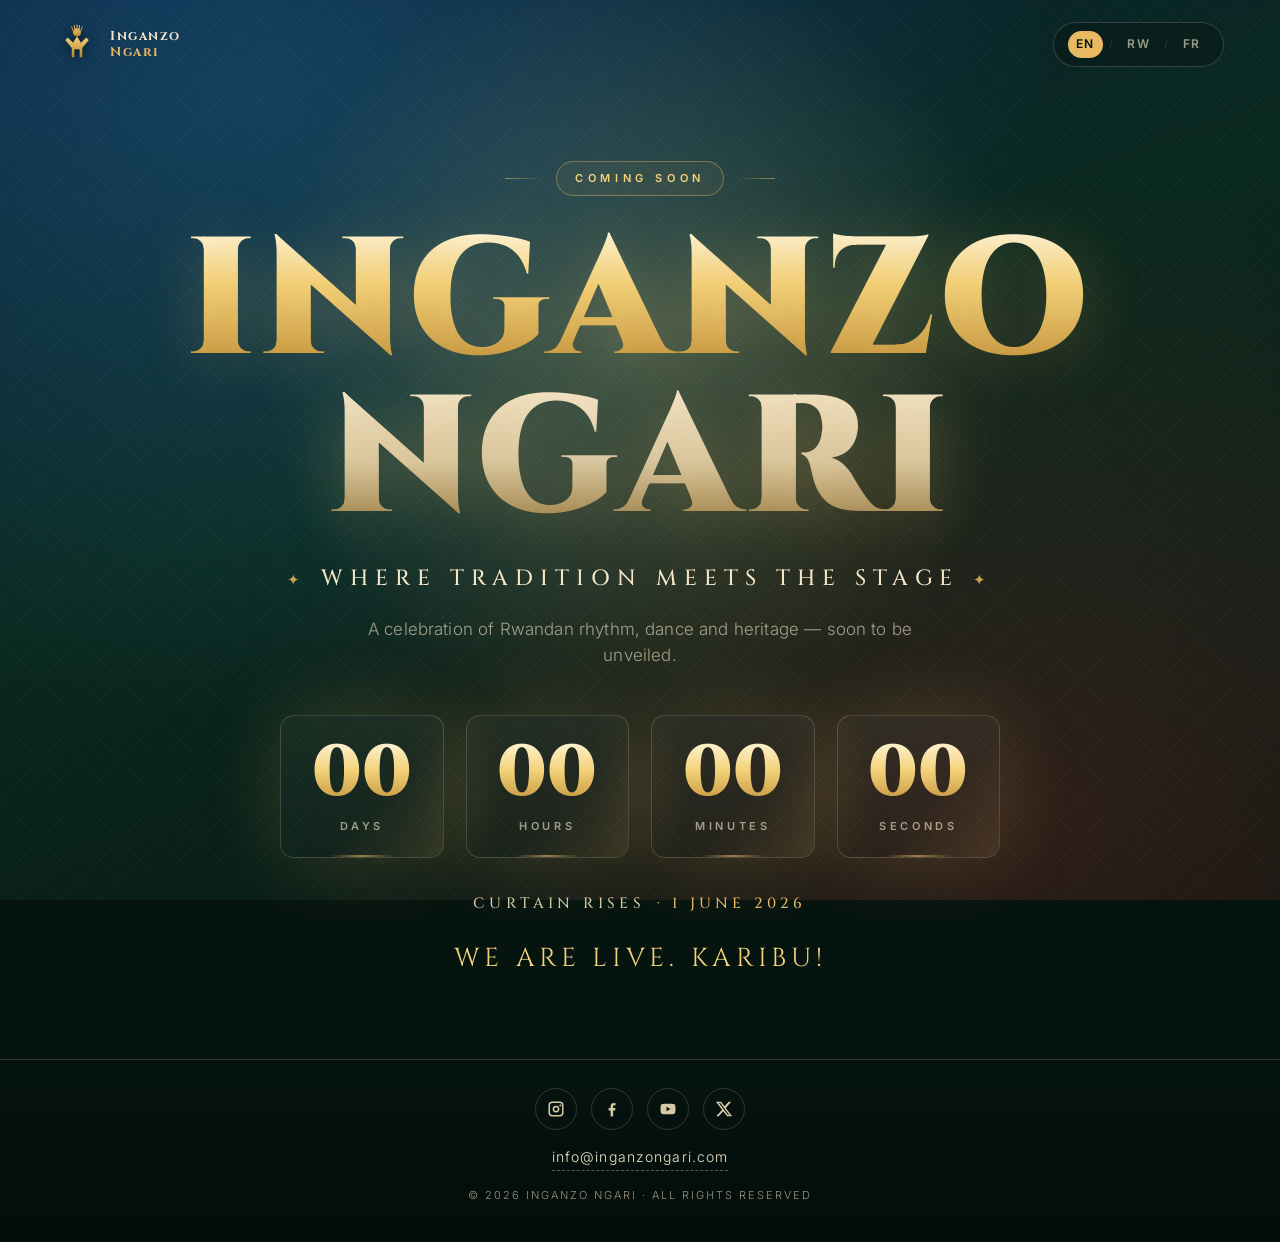
==== index.html @ 97bf999c "feat: add Inganzo Ngari coming-soon page (trilingual, countdown) Co-authored-by: afadhalij <afadhali" ====
<!DOCTYPE html>
<html lang="en" data-lang="en">
<head>
  <meta charset="UTF-8" />
  <meta name="viewport" content="width=device-width, initial-scale=1.0" />
  <meta name="description" content="Inganzo Ngari — Where tradition meets the stage. A celebration of Rwandan rhythm, dance and heritage. Coming soon." />
  <meta name="theme-color" content="#0a1f17" />

  <!-- Open Graph -->
  <meta property="og:title" content="Inganzo Ngari — Coming Soon" />
  <meta property="og:description" content="Where tradition meets the stage. A celebration of Rwandan rhythm, dance and heritage." />
  <meta property="og:type" content="website" />

  <title>Inganzo Ngari — Coming Soon</title>

  <link rel="preconnect" href="https://fonts.googleapis.com" />
  <link rel="preconnect" href="https://fonts.gstatic.com" crossorigin />
  <link href="https://fonts.googleapis.com/css2?family=Cinzel:wght@500;700;900&family=Playfair+Display:wght@700;900&family=Inter:wght@300;400;500;600&display=swap" rel="stylesheet" />

  <link rel="stylesheet" href="styles.css" />
</head>
<body>
  <!-- Decorative cultural pattern background (Imigongo-inspired) -->
  <div class="bg-layer bg-gradient" aria-hidden="true"></div>
  <div class="bg-layer bg-pattern" aria-hidden="true"></div>
  <div class="bg-layer bg-spotlight" aria-hidden="true"></div>
  <div class="bg-layer bg-grain" aria-hidden="true"></div>

  <!-- Top bar -->
  <header class="top-bar">
    <a class="brand" href="#" aria-label="Inganzo Ngari">
      <svg class="brand-mark" viewBox="0 0 64 64" xmlns="http://www.w3.org/2000/svg" aria-hidden="true">
        <defs>
          <linearGradient id="goldGrad" x1="0" x2="0" y1="0" y2="1">
            <stop offset="0%" stop-color="#f3d27a" />
            <stop offset="100%" stop-color="#b8862e" />
          </linearGradient>
        </defs>
        <!-- Stylized intore dancer silhouette with raised arms -->
        <g fill="url(#goldGrad)">
          <circle cx="32" cy="14" r="6" />
          <path d="M32 20 L26 30 L18 22 L14 26 L24 38 L24 52 L28 52 L28 40 L36 40 L36 52 L40 52 L40 38 L50 26 L46 22 L38 30 Z" />
          <!-- Headdress fronds -->
          <path d="M24 6 L26 12 M28 4 L29 12 M32 3 L32 12 M36 4 L35 12 M40 6 L38 12" stroke="url(#goldGrad)" stroke-width="1.5" stroke-linecap="round" fill="none" />
        </g>
      </svg>
      <span class="brand-name">
        <span class="brand-line-1">Inganzo</span>
        <span class="brand-line-2">Ngari</span>
      </span>
    </a>

    <nav class="lang-switch" aria-label="Language">
      <button class="lang-btn is-active" data-lang="en" aria-pressed="true">EN</button>
      <span class="lang-sep" aria-hidden="true">/</span>
      <button class="lang-btn" data-lang="rw" aria-pressed="false">RW</button>
      <span class="lang-sep" aria-hidden="true">/</span>
      <button class="lang-btn" data-lang="fr" aria-pressed="false">FR</button>
    </nav>
  </header>

  <!-- Hero -->
  <main class="hero">
    <p class="eyebrow" data-i18n="eyebrow">Coming Soon</p>

    <h1 class="title">
      <span class="title-word title-word--1">Inganzo</span>
      <span class="title-word title-word--2">Ngari</span>
    </h1>

    <p class="tagline" data-i18n="tagline">Where tradition meets the stage</p>

    <p class="subtitle" data-i18n="subtitle">
      A celebration of Rwandan rhythm, dance and heritage — soon to be unveiled.
    </p>

    <!-- Countdown -->
    <section class="countdown" aria-label="Time until launch" id="countdown">
      <div class="cd-cell">
        <span class="cd-num" id="cd-days">00</span>
        <span class="cd-label" data-i18n="days">Days</span>
      </div>
      <div class="cd-cell">
        <span class="cd-num" id="cd-hours">00</span>
        <span class="cd-label" data-i18n="hours">Hours</span>
      </div>
      <div class="cd-cell">
        <span class="cd-num" id="cd-minutes">00</span>
        <span class="cd-label" data-i18n="minutes">Minutes</span>
      </div>
      <div class="cd-cell">
        <span class="cd-num" id="cd-seconds">00</span>
        <span class="cd-label" data-i18n="seconds">Seconds</span>
      </div>
    </section>

    <p class="launch-date">
      <span data-i18n="launchLabel">Curtain rises</span>
      <span class="launch-date-value">·&nbsp;1 June 2026</span>
    </p>

    <!-- Live announcement (also serves screen readers) -->
    <p id="launched-msg" class="launched-msg" hidden data-i18n="launched">We are live. Karibu!</p>
  </main>

  <!-- Footer -->
  <footer class="foot">
    <ul class="socials" aria-label="Social media">
      <li>
        <a href="#" aria-label="Instagram" rel="noopener">
          <svg viewBox="0 0 24 24" aria-hidden="true"><path fill="currentColor" d="M7 2h10a5 5 0 0 1 5 5v10a5 5 0 0 1-5 5H7a5 5 0 0 1-5-5V7a5 5 0 0 1 5-5Zm0 2a3 3 0 0 0-3 3v10a3 3 0 0 0 3 3h10a3 3 0 0 0 3-3V7a3 3 0 0 0-3-3H7Zm5 3.5A4.5 4.5 0 1 1 7.5 12 4.5 4.5 0 0 1 12 7.5Zm0 2A2.5 2.5 0 1 0 14.5 12 2.5 2.5 0 0 0 12 9.5ZM17.75 6a1.25 1.25 0 1 1-1.25 1.25A1.25 1.25 0 0 1 17.75 6Z"/></svg>
        </a>
      </li>
      <li>
        <a href="#" aria-label="Facebook" rel="noopener">
          <svg viewBox="0 0 24 24" aria-hidden="true"><path fill="currentColor" d="M13.5 22v-8h2.7l.4-3.2h-3.1V8.7c0-.93.26-1.56 1.6-1.56h1.7V4.27A23 23 0 0 0 14.3 4c-2.45 0-4.13 1.5-4.13 4.25v2.55H7.5V14h2.67v8Z"/></svg>
        </a>
      </li>
      <li>
        <a href="#" aria-label="YouTube" rel="noopener">
          <svg viewBox="0 0 24 24" aria-hidden="true"><path fill="currentColor" d="M21.6 7.2a2.5 2.5 0 0 0-1.76-1.77C18.27 5 12 5 12 5s-6.27 0-7.84.43A2.5 2.5 0 0 0 2.4 7.2 26.2 26.2 0 0 0 2 12a26.2 26.2 0 0 0 .4 4.8 2.5 2.5 0 0 0 1.76 1.77C5.73 19 12 19 12 19s6.27 0 7.84-.43a2.5 2.5 0 0 0 1.76-1.77A26.2 26.2 0 0 0 22 12a26.2 26.2 0 0 0-.4-4.8ZM10 15V9l5.2 3Z"/></svg>
        </a>
      </li>
      <li>
        <a href="#" aria-label="X (Twitter)" rel="noopener">
          <svg viewBox="0 0 24 24" aria-hidden="true"><path fill="currentColor" d="M18.244 2.25h3.308l-7.227 8.26 8.502 11.24h-6.66l-5.214-6.817L4.99 21.75H1.68l7.73-8.835L1.254 2.25h6.83l4.713 6.231Zm-1.16 17.52h1.833L7.084 4.126H5.117Z"/></svg>
        </a>
      </li>
    </ul>

    <a class="contact" href="mailto:info@inganzongari.com">info@inganzongari.com</a>

    <p class="copyright">
      © <span id="year">2026</span> Inganzo Ngari ·
      <span data-i18n="rights">All rights reserved</span>
    </p>
  </footer>

  <script src="script.js"></script>
</body>
</html>
---- styles.css ----
/* ---------- Design tokens ---------- */
:root {
  /* Palette: Rwandan flag inspired (green + gold) blended with logo earth-tones
     and the troupe outfits (royal blue + ivory). */
  --c-bg-1: #061410;          /* near-black forest */
  --c-bg-2: #0a2a1f;          /* deep emerald */
  --c-bg-3: #08203a;          /* deep royal blue (intore robes) */
  --c-ink: #f5e6c8;           /* ivory / cream from logo */
  --c-ink-soft: #d8c9a6;
  --c-muted: rgba(245, 230, 200, 0.62);
  --c-gold: #e9b962;          /* raffia gold */
  --c-gold-bright: #f3d27a;
  --c-gold-deep: #b8862e;
  --c-blue: #2c7eb8;          /* matching female outfit blue */
  --c-red: #c0392b;           /* theatrical accent */
  --c-line: rgba(245, 230, 200, 0.18);

  --shadow-glow: 0 0 80px rgba(233, 185, 98, 0.18);
  --radius: 14px;

  --font-display: "Cinzel", "Playfair Display", Georgia, serif;
  --font-body: "Inter", system-ui, -apple-system, "Segoe UI", Roboto, sans-serif;
}

/* ---------- Reset ---------- */
*, *::before, *::after { box-sizing: border-box; }
html, body { margin: 0; padding: 0; }
body {
  min-height: 100vh;
  background: var(--c-bg-1);
  color: var(--c-ink);
  font-family: var(--font-body);
  font-weight: 300;
  line-height: 1.55;
  letter-spacing: 0.01em;
  overflow-x: hidden;
  position: relative;
  display: flex;
  flex-direction: column;
}
img, svg { display: block; max-width: 100%; }
a { color: inherit; text-decoration: none; }
button { font: inherit; color: inherit; background: none; border: 0; cursor: pointer; }

/* ---------- Background layers ---------- */
.bg-layer {
  position: fixed;
  inset: 0;
  pointer-events: none;
  z-index: 0;
}
.bg-gradient {
  background:
    radial-gradient(ellipse at 20% 10%, rgba(44, 126, 184, 0.35), transparent 55%),
    radial-gradient(ellipse at 80% 90%, rgba(192, 57, 43, 0.22), transparent 55%),
    linear-gradient(160deg, var(--c-bg-3) 0%, var(--c-bg-2) 45%, var(--c-bg-1) 100%);
}
.bg-spotlight {
  background: radial-gradient(circle at 50% 38%, rgba(243, 210, 122, 0.22), transparent 45%);
  mix-blend-mode: screen;
  animation: spotlight 8s ease-in-out infinite alternate;
}
@keyframes spotlight {
  0%   { transform: translate3d(-2%, -1%, 0) scale(1);   opacity: 0.85; }
  100% { transform: translate3d(2%, 1%, 0)  scale(1.05); opacity: 1; }
}
/* Imigongo-inspired triangular pattern using SVG data URI */
.bg-pattern {
  background-image: url("data:image/svg+xml;utf8,\
<svg xmlns='http://www.w3.org/2000/svg' width='80' height='80' viewBox='0 0 80 80'>\
<g fill='none' stroke='%23f5e6c8' stroke-opacity='0.06' stroke-width='1'>\
<path d='M0 40 L40 0 L80 40 L40 80 Z'/>\
<path d='M20 40 L40 20 L60 40 L40 60 Z'/>\
<path d='M0 0 L80 80 M80 0 L0 80'/>\
</g></svg>");
  background-size: 80px 80px;
  opacity: 0.55;
}
.bg-grain {
  background-image: url("data:image/svg+xml;utf8,\
<svg xmlns='http://www.w3.org/2000/svg' width='160' height='160'>\
<filter id='n'><feTurbulence type='fractalNoise' baseFrequency='0.9' numOctaves='2' stitchTiles='stitch'/><feColorMatrix values='0 0 0 0 0  0 0 0 0 0  0 0 0 0 0  0 0 0 0.4 0'/></filter>\
<rect width='100%' height='100%' filter='url(%23n)' opacity='0.55'/></svg>");
  opacity: 0.25;
  mix-blend-mode: overlay;
}

/* ---------- Layout ---------- */
.top-bar, .hero, .foot {
  position: relative;
  z-index: 1;
}

.top-bar {
  display: flex;
  align-items: center;
  justify-content: space-between;
  padding: 22px clamp(20px, 5vw, 56px);
}

.brand {
  display: flex;
  align-items: center;
  gap: 12px;
}
.brand-mark {
  width: 42px;
  height: 42px;
  filter: drop-shadow(0 2px 6px rgba(0,0,0,0.6));
}
.brand-name {
  display: flex;
  flex-direction: column;
  line-height: 1;
  font-family: var(--font-display);
  font-weight: 700;
  letter-spacing: 0.12em;
  font-size: 13px;
  color: var(--c-ink);
}
.brand-line-1 { color: var(--c-ink); }
.brand-line-2 { color: var(--c-gold); margin-top: 3px; }

/* Language switcher */
.lang-switch {
  display: flex;
  align-items: center;
  gap: 6px;
  padding: 8px 14px;
  border: 1px solid var(--c-line);
  border-radius: 999px;
  backdrop-filter: blur(6px);
  background: rgba(6, 20, 16, 0.4);
}
.lang-btn {
  font-family: var(--font-body);
  font-size: 12px;
  font-weight: 600;
  letter-spacing: 0.14em;
  padding: 4px 8px;
  border-radius: 999px;
  color: var(--c-muted);
  transition: color .25s ease, background .25s ease;
}
.lang-btn:hover { color: var(--c-ink); }
.lang-btn.is-active {
  color: var(--c-bg-1);
  background: var(--c-gold);
}
.lang-sep {
  color: var(--c-line);
  font-size: 11px;
}

/* ---------- Hero ---------- */
.hero {
  flex: 1;
  display: flex;
  flex-direction: column;
  align-items: center;
  justify-content: center;
  text-align: center;
  padding: clamp(40px, 8vh, 90px) clamp(20px, 5vw, 56px) clamp(40px, 6vh, 80px);
  max-width: 1100px;
  margin: 0 auto;
}

.eyebrow {
  display: inline-block;
  margin: 0 0 28px;
  padding: 8px 18px;
  font-family: var(--font-body);
  font-size: 11px;
  font-weight: 600;
  letter-spacing: 0.42em;
  text-transform: uppercase;
  color: var(--c-gold-bright);
  border: 1px solid rgba(233, 185, 98, 0.4);
  border-radius: 999px;
  background: rgba(233, 185, 98, 0.06);
  position: relative;
  animation: fadeUp 1s 0.05s ease both;
}
.eyebrow::before, .eyebrow::after {
  content: "";
  position: absolute;
  top: 50%;
  width: 38px;
  height: 1px;
  background: linear-gradient(90deg, transparent, rgba(233,185,98,0.6));
}
.eyebrow::before { right: 100%; margin-right: 14px; transform: scaleX(-1); }
.eyebrow::after  { left:  100%; margin-left:  14px; }

.title {
  margin: 0;
  font-family: var(--font-display);
  font-weight: 900;
  line-height: 0.95;
  font-size: clamp(56px, 13vw, 168px);
  letter-spacing: 0.02em;
  text-transform: uppercase;
  display: flex;
  flex-wrap: wrap;
  justify-content: center;
  gap: 0 0.18em;
}
.title-word {
  background: linear-gradient(180deg, #fff7df 0%, var(--c-gold-bright) 38%, var(--c-gold-deep) 100%);
  -webkit-background-clip: text;
          background-clip: text;
  color: transparent;
  text-shadow: 0 6px 60px rgba(233, 185, 98, 0.25);
  animation: fadeUp 1s ease both;
}
.title-word--1 { animation-delay: 0.15s; }
.title-word--2 {
  animation-delay: 0.3s;
  background: linear-gradient(180deg, #f5e6c8 0%, #d8c9a6 50%, #8b6c2f 100%);
  -webkit-background-clip: text;
          background-clip: text;
}

.tagline {
  margin: 22px 0 6px;
  font-family: var(--font-display);
  font-weight: 500;
  font-size: clamp(16px, 2.2vw, 22px);
  letter-spacing: 0.32em;
  text-transform: uppercase;
  color: var(--c-ink);
  animation: fadeUp 1s 0.45s ease both;
}
.tagline::before, .tagline::after {
  content: "✦";
  color: var(--c-gold);
  margin: 0 14px;
  font-size: 0.7em;
  opacity: 0.85;
}

.subtitle {
  max-width: 580px;
  margin: 14px auto 38px;
  font-size: clamp(14px, 1.5vw, 17px);
  color: var(--c-muted);
  animation: fadeUp 1s 0.6s ease both;
}

/* ---------- Countdown ---------- */
.countdown {
  display: grid;
  grid-template-columns: repeat(4, minmax(0, 1fr));
  gap: clamp(10px, 1.8vw, 22px);
  margin: 8px 0 28px;
  width: 100%;
  max-width: 720px;
  animation: fadeUp 1s 0.75s ease both;
}
.cd-cell {
  display: flex;
  flex-direction: column;
  align-items: center;
  justify-content: center;
  padding: clamp(14px, 2.5vw, 22px) 6px;
  background: linear-gradient(180deg, rgba(245,230,200,0.06), rgba(245,230,200,0.02));
  border: 1px solid var(--c-line);
  border-radius: var(--radius);
  backdrop-filter: blur(8px);
  position: relative;
  overflow: hidden;
  box-shadow: var(--shadow-glow);
}
.cd-cell::before {
  content: "";
  position: absolute;
  inset: 0;
  background: linear-gradient(135deg, transparent 60%, rgba(233,185,98,0.12) 100%);
  pointer-events: none;
}
.cd-cell::after {
  content: "";
  position: absolute;
  left: 50%;
  bottom: 0;
  width: 40%;
  height: 2px;
  transform: translateX(-50%);
  background: linear-gradient(90deg, transparent, var(--c-gold), transparent);
  opacity: 0.6;
}
.cd-num {
  font-family: var(--font-display);
  font-weight: 900;
  font-size: clamp(34px, 6.4vw, 72px);
  line-height: 1;
  background: linear-gradient(180deg, #fff7df, var(--c-gold-bright) 45%, var(--c-gold-deep));
  -webkit-background-clip: text;
          background-clip: text;
  color: transparent;
  font-variant-numeric: tabular-nums;
}
.cd-label {
  margin-top: 8px;
  font-size: 11px;
  font-weight: 600;
  letter-spacing: 0.32em;
  text-transform: uppercase;
  color: var(--c-muted);
}

.launch-date {
  margin: 6px 0 0;
  font-family: var(--font-display);
  font-weight: 500;
  font-size: clamp(13px, 1.4vw, 15px);
  letter-spacing: 0.28em;
  text-transform: uppercase;
  color: var(--c-ink-soft);
  animation: fadeUp 1s 0.9s ease both;
}
.launch-date-value {
  color: var(--c-gold);
  margin-left: 4px;
}

.launched-msg {
  margin-top: 24px;
  font-family: var(--font-display);
  font-size: clamp(18px, 2.6vw, 26px);
  letter-spacing: 0.18em;
  color: var(--c-gold-bright);
  text-transform: uppercase;
}

/* ---------- Footer ---------- */
.foot {
  display: flex;
  flex-direction: column;
  align-items: center;
  gap: 16px;
  padding: 28px clamp(20px, 5vw, 56px) 38px;
  border-top: 1px solid var(--c-line);
  background: linear-gradient(180deg, transparent, rgba(0,0,0,0.35));
}
.socials {
  display: flex;
  gap: 14px;
  list-style: none;
  padding: 0;
  margin: 0;
}
.socials a {
  display: inline-flex;
  align-items: center;
  justify-content: center;
  width: 42px;
  height: 42px;
  border-radius: 50%;
  border: 1px solid var(--c-line);
  color: var(--c-ink-soft);
  transition: transform .25s ease, color .25s ease, border-color .25s ease, background .25s ease;
}
.socials a:hover {
  color: var(--c-bg-1);
  background: var(--c-gold);
  border-color: var(--c-gold);
  transform: translateY(-2px);
}
.socials svg { width: 18px; height: 18px; }

.contact {
  font-size: 14px;
  letter-spacing: 0.08em;
  color: var(--c-ink);
  border-bottom: 1px dashed rgba(245,230,200,0.35);
  padding-bottom: 2px;
  transition: color .25s ease, border-color .25s ease;
}
.contact:hover { color: var(--c-gold-bright); border-color: var(--c-gold); }

.copyright {
  margin: 0;
  font-size: 11px;
  letter-spacing: 0.18em;
  text-transform: uppercase;
  color: var(--c-muted);
}

/* ---------- Animations ---------- */
@keyframes fadeUp {
  from { opacity: 0; transform: translateY(18px); }
  to   { opacity: 1; transform: translateY(0); }
}

@media (prefers-reduced-motion: reduce) {
  *, *::before, *::after {
    animation-duration: 0.001ms !important;
    animation-iteration-count: 1 !important;
    transition-duration: 0.001ms !important;
  }
}

/* ---------- Responsive ---------- */
@media (max-width: 520px) {
  .top-bar { padding: 16px 18px; }
  .brand-mark { width: 36px; height: 36px; }
  .brand-name { font-size: 12px; }
  .tagline::before, .tagline::after { margin: 0 8px; }
  .countdown { gap: 8px; }
  .cd-label { font-size: 10px; letter-spacing: 0.22em; }
  .foot { padding: 22px 18px 28px; gap: 14px; }
}
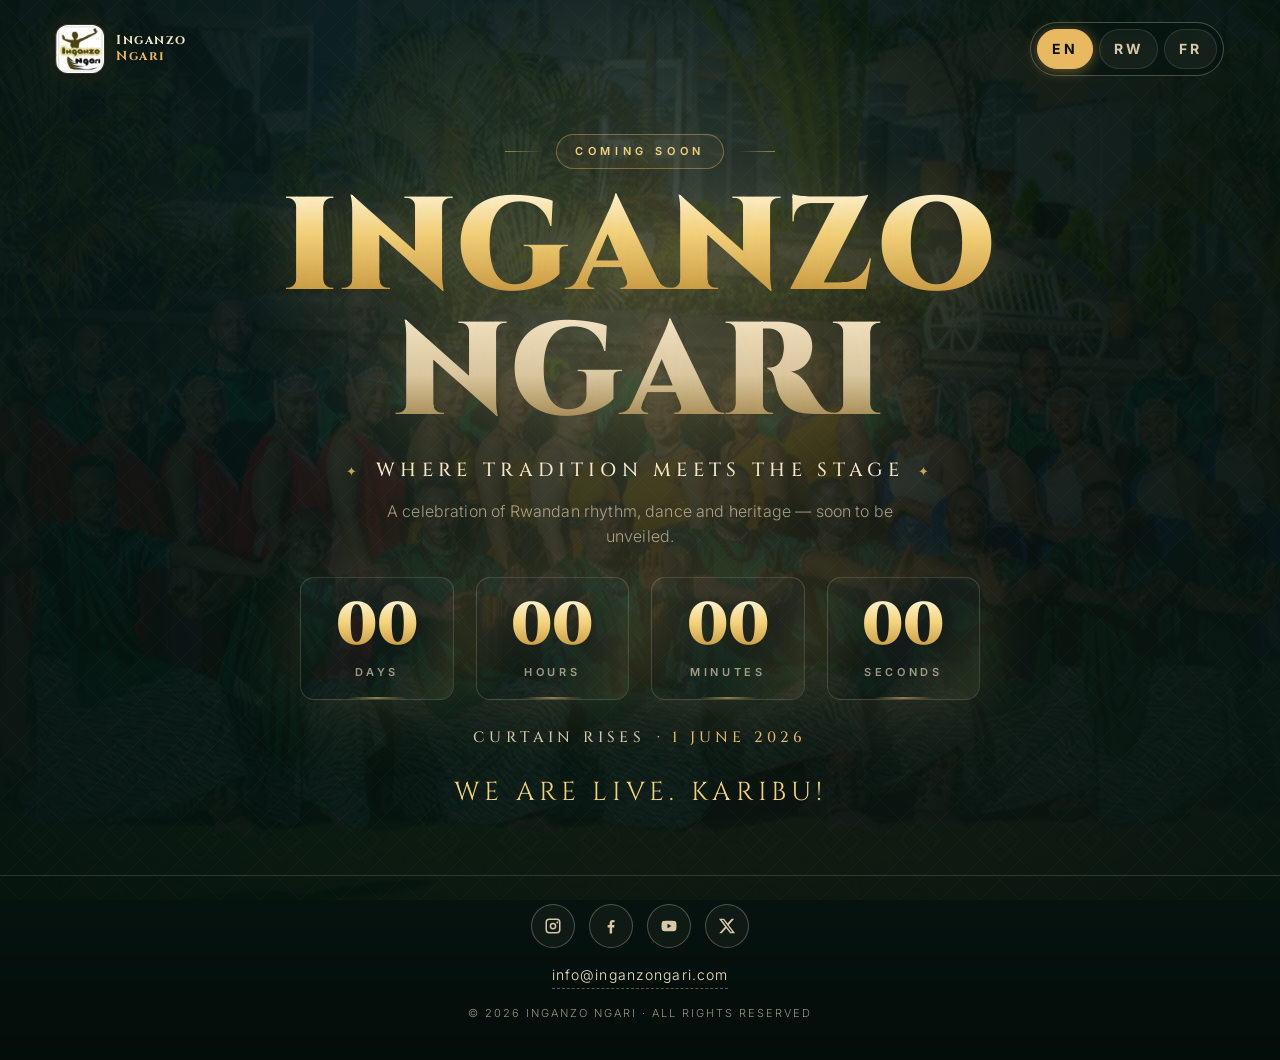
==== commit 27025303: "feat: add real logo + troupe-photo background; reference assets from HTML/CSS Co-authored-by: afadha" ====
--- a/index.html
+++ b/index.html
@@ -17,10 +17,12 @@
   <link rel="preconnect" href="https://fonts.gstatic.com" crossorigin />
   <link href="https://fonts.googleapis.com/css2?family=Cinzel:wght@500;700;900&family=Playfair+Display:wght@700;900&family=Inter:wght@300;400;500;600&display=swap" rel="stylesheet" />
 
+  <link rel="icon" type="image/webp" href="assets/logo.webp" />
   <link rel="stylesheet" href="styles.css" />
 </head>
 <body>
-  <!-- Decorative cultural pattern background (Imigongo-inspired) -->
+  <!-- Decorative cultural pattern background (Imigongo-inspired) + troupe photo -->
+  <div class="bg-layer bg-photo" aria-hidden="true"></div>
   <div class="bg-layer bg-gradient" aria-hidden="true"></div>
   <div class="bg-layer bg-pattern" aria-hidden="true"></div>
   <div class="bg-layer bg-spotlight" aria-hidden="true"></div>
@@ -28,22 +30,8 @@
 
   <!-- Top bar -->
   <header class="top-bar">
-    <a class="brand" href="#" aria-label="Inganzo Ngari">
-      <svg class="brand-mark" viewBox="0 0 64 64" xmlns="http://www.w3.org/2000/svg" aria-hidden="true">
-        <defs>
-          <linearGradient id="goldGrad" x1="0" x2="0" y1="0" y2="1">
-            <stop offset="0%" stop-color="#f3d27a" />
-            <stop offset="100%" stop-color="#b8862e" />
-          </linearGradient>
-        </defs>
-        <!-- Stylized intore dancer silhouette with raised arms -->
-        <g fill="url(#goldGrad)">
-          <circle cx="32" cy="14" r="6" />
-          <path d="M32 20 L26 30 L18 22 L14 26 L24 38 L24 52 L28 52 L28 40 L36 40 L36 52 L40 52 L40 38 L50 26 L46 22 L38 30 Z" />
-          <!-- Headdress fronds -->
-          <path d="M24 6 L26 12 M28 4 L29 12 M32 3 L32 12 M36 4 L35 12 M40 6 L38 12" stroke="url(#goldGrad)" stroke-width="1.5" stroke-linecap="round" fill="none" />
-        </g>
-      </svg>
+    <a class="brand" href="#" aria-label="Inganzo Ngari home">
+      <img class="brand-mark" src="assets/logo.webp" alt="Inganzo Ngari logo" width="48" height="48" />
       <span class="brand-name">
         <span class="brand-line-1">Inganzo</span>
         <span class="brand-line-2">Ngari</span>
--- a/styles.css
+++ b/styles.css
@@ -49,11 +49,16 @@
   pointer-events: none;
   z-index: 0;
 }
+.bg-photo {
+  background: url("assets/troupe.webp") center/cover no-repeat;
+  filter: saturate(1.1) contrast(1.05) brightness(0.85);
+  opacity: 0.38;
+}
 .bg-gradient {
   background:
-    radial-gradient(ellipse at 20% 10%, rgba(44, 126, 184, 0.35), transparent 55%),
-    radial-gradient(ellipse at 80% 90%, rgba(192, 57, 43, 0.22), transparent 55%),
-    linear-gradient(160deg, var(--c-bg-3) 0%, var(--c-bg-2) 45%, var(--c-bg-1) 100%);
+    radial-gradient(ellipse at 50% 35%, rgba(6, 20, 16, 0.45) 0%, rgba(6, 20, 16, 0.82) 60%, rgba(6, 20, 16, 0.96) 100%),
+    radial-gradient(ellipse at 20% 10%, rgba(44, 126, 184, 0.25), transparent 55%),
+    radial-gradient(ellipse at 80% 90%, rgba(192, 57, 43, 0.18), transparent 55%);
 }
 .bg-spotlight {
   background: radial-gradient(circle at 50% 38%, rgba(243, 210, 122, 0.22), transparent 45%);
@@ -104,9 +109,23 @@
   gap: 12px;
 }
 .brand-mark {
-  width: 42px;
-  height: 42px;
-  filter: drop-shadow(0 2px 6px rgba(0,0,0,0.6));
+  width: 48px;
+  height: 48px;
+  border-radius: 12px;
+  object-fit: cover;
+  box-shadow:
+    0 2px 10px rgba(0, 0, 0, 0.55),
+    0 0 0 1px rgba(245, 230, 200, 0.18),
+    0 0 22px rgba(233, 185, 98, 0.18);
+  background: #f5e6c8;
+  transition: transform .25s ease, box-shadow .25s ease;
+}
+.brand:hover .brand-mark {
+  transform: translateY(-1px) scale(1.04);
+  box-shadow:
+    0 4px 14px rgba(0, 0, 0, 0.6),
+    0 0 0 1px rgba(233, 185, 98, 0.4),
+    0 0 28px rgba(233, 185, 98, 0.32);
 }
 .brand-name {
   display: flex;
@@ -126,30 +145,39 @@
   display: flex;
   align-items: center;
   gap: 6px;
-  padding: 8px 14px;
-  border: 1px solid var(--c-line);
+  padding: 6px;
+  border: 1px solid rgba(245, 230, 200, 0.28);
   border-radius: 999px;
   backdrop-filter: blur(6px);
-  background: rgba(6, 20, 16, 0.4);
+  background: rgba(6, 20, 16, 0.7);
 }
 .lang-btn {
   font-family: var(--font-body);
-  font-size: 12px;
-  font-weight: 600;
-  letter-spacing: 0.14em;
-  padding: 4px 8px;
+  font-size: 14px;
+  font-weight: 700;
+  letter-spacing: 0.2em;
+  padding: 8px 14px;
   border-radius: 999px;
-  color: var(--c-muted);
-  transition: color .25s ease, background .25s ease;
-}
-.lang-btn:hover { color: var(--c-ink); }
+  color: var(--c-ink-soft);
+  background: rgba(245, 230, 200, 0.05);
+  border: 1px solid rgba(245, 230, 200, 0.12);
+  transition: color .25s ease, background .25s ease, border-color .25s ease, transform .15s ease;
+}
+.lang-btn:hover {
+  color: var(--c-ink);
+  background: rgba(245, 230, 200, 0.12);
+  border-color: rgba(245, 230, 200, 0.3);
+}
 .lang-btn.is-active {
   color: var(--c-bg-1);
   background: var(--c-gold);
+  border-color: var(--c-gold);
+  box-shadow: 0 2px 14px rgba(233, 185, 98, 0.45);
 }
 .lang-sep {
   color: var(--c-line);
   font-size: 11px;
+  display: none;
 }
 
 /* ---------- Hero ---------- */
@@ -160,14 +188,14 @@
   align-items: center;
   justify-content: center;
   text-align: center;
-  padding: clamp(40px, 8vh, 90px) clamp(20px, 5vw, 56px) clamp(40px, 6vh, 80px);
+  padding: clamp(20px, 4vh, 56px) clamp(20px, 5vw, 56px) clamp(24px, 4vh, 52px);
   max-width: 1100px;
   margin: 0 auto;
 }
 
 .eyebrow {
   display: inline-block;
-  margin: 0 0 28px;
+  margin: 0 0 18px;
   padding: 8px 18px;
   font-family: var(--font-body);
   font-size: 11px;
@@ -197,7 +225,7 @@
   font-family: var(--font-display);
   font-weight: 900;
   line-height: 0.95;
-  font-size: clamp(56px, 13vw, 168px);
+  font-size: clamp(50px, 10.5vw, 132px);
   letter-spacing: 0.02em;
   text-transform: uppercase;
   display: flex;
@@ -222,14 +250,15 @@
 }
 
 .tagline {
-  margin: 22px 0 6px;
+  margin: 18px 0 4px;
   font-family: var(--font-display);
   font-weight: 500;
-  font-size: clamp(16px, 2.2vw, 22px);
-  letter-spacing: 0.32em;
+  font-size: clamp(14px, 1.7vw, 19px);
+  letter-spacing: 0.28em;
   text-transform: uppercase;
   color: var(--c-ink);
   animation: fadeUp 1s 0.45s ease both;
+  max-width: 900px;
 }
 .tagline::before, .tagline::after {
   content: "✦";
@@ -240,9 +269,9 @@
 }
 
 .subtitle {
-  max-width: 580px;
-  margin: 14px auto 38px;
-  font-size: clamp(14px, 1.5vw, 17px);
+  max-width: 560px;
+  margin: 10px auto 24px;
+  font-size: clamp(13px, 1.4vw, 16px);
   color: var(--c-muted);
   animation: fadeUp 1s 0.6s ease both;
 }
@@ -252,9 +281,9 @@
   display: grid;
   grid-template-columns: repeat(4, minmax(0, 1fr));
   gap: clamp(10px, 1.8vw, 22px);
-  margin: 8px 0 28px;
+  margin: 4px 0 20px;
   width: 100%;
-  max-width: 720px;
+  max-width: 680px;
   animation: fadeUp 1s 0.75s ease both;
 }
 .cd-cell {
@@ -262,7 +291,7 @@
   flex-direction: column;
   align-items: center;
   justify-content: center;
-  padding: clamp(14px, 2.5vw, 22px) 6px;
+  padding: clamp(12px, 2vw, 18px) 6px;
   background: linear-gradient(180deg, rgba(245,230,200,0.06), rgba(245,230,200,0.02));
   border: 1px solid var(--c-line);
   border-radius: var(--radius);
@@ -292,7 +321,7 @@
 .cd-num {
   font-family: var(--font-display);
   font-weight: 900;
-  font-size: clamp(34px, 6.4vw, 72px);
+  font-size: clamp(32px, 5.4vw, 60px);
   line-height: 1;
   background: linear-gradient(180deg, #fff7df, var(--c-gold-bright) 45%, var(--c-gold-deep));
   -webkit-background-clip: text;
@@ -354,18 +383,22 @@
   display: inline-flex;
   align-items: center;
   justify-content: center;
-  width: 42px;
-  height: 42px;
+  width: 44px;
+  height: 44px;
   border-radius: 50%;
-  border: 1px solid var(--c-line);
+  border: 1px solid rgba(245, 230, 200, 0.28);
+  background: rgba(245, 230, 200, 0.04);
   color: var(--c-ink-soft);
-  transition: transform .25s ease, color .25s ease, border-color .25s ease, background .25s ease;
-}
-.socials a:hover {
+  transition: transform .25s ease, color .25s ease, border-color .25s ease, background .25s ease, box-shadow .25s ease;
+}
+.socials a:hover,
+.socials a:focus-visible {
   color: var(--c-bg-1);
   background: var(--c-gold);
   border-color: var(--c-gold);
-  transform: translateY(-2px);
+  transform: translateY(-3px);
+  box-shadow: 0 6px 18px rgba(233, 185, 98, 0.45);
+  outline: none;
 }
 .socials svg { width: 18px; height: 18px; }
 
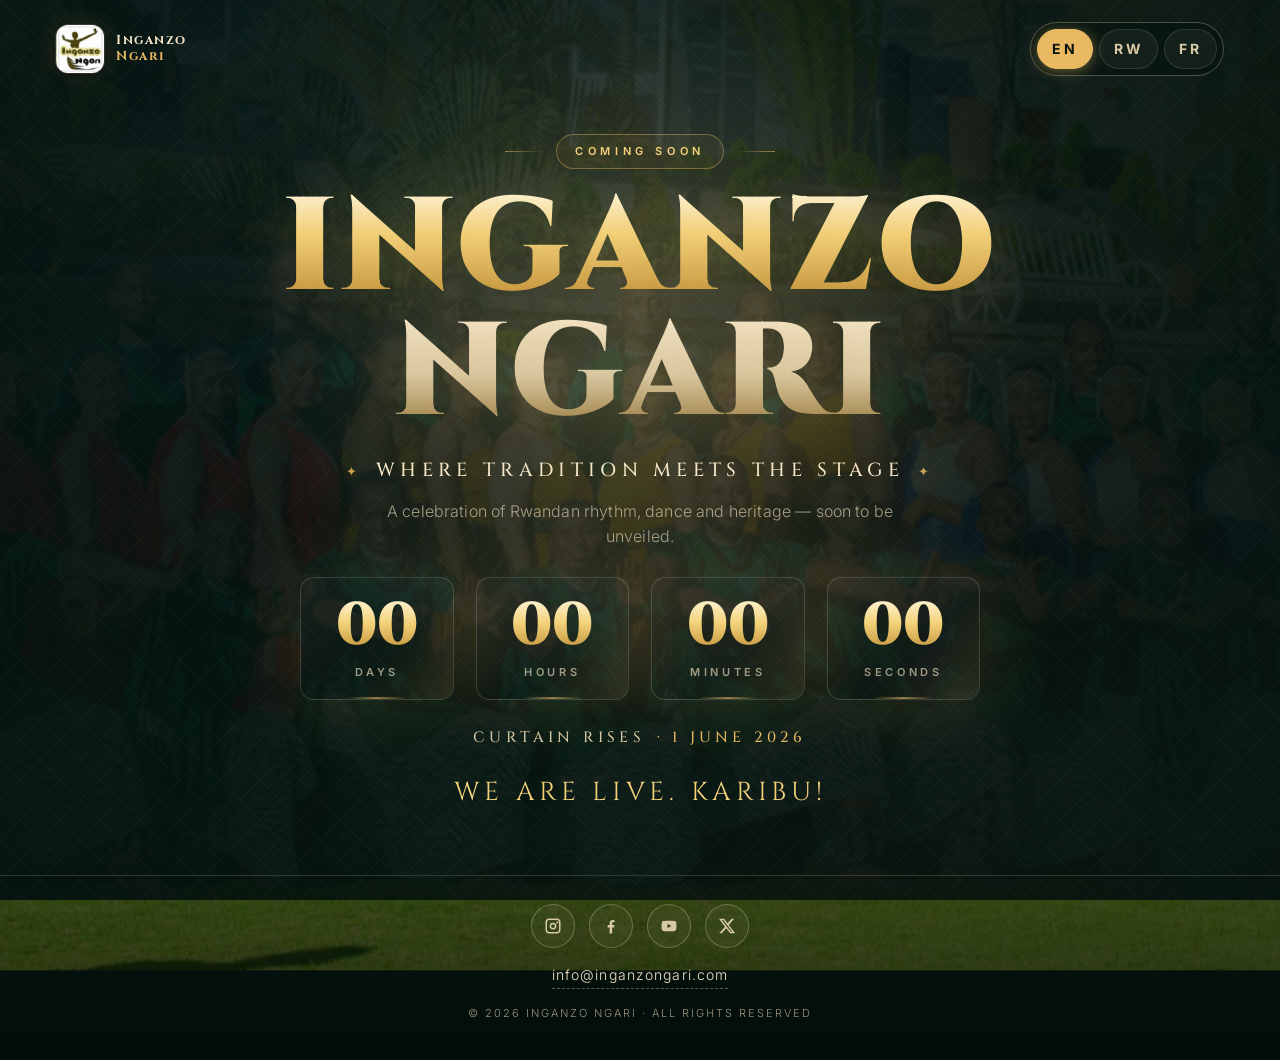
==== commit ca190e49: "feat: cross-fading background slideshow with admin slideshow manager Public site: - Replaces single " ====
--- a/index.html
+++ b/index.html
@@ -21,8 +21,8 @@
   <link rel="stylesheet" href="styles.css" />
 </head>
 <body>
-  <!-- Decorative cultural pattern background (Imigongo-inspired) + troupe photo -->
-  <div class="bg-layer bg-photo" aria-hidden="true"></div>
+  <!-- Decorative background: cross-fading photo slideshow + cultural pattern overlay -->
+  <div class="bg-layer bg-slideshow" id="bg-slideshow" aria-hidden="true"></div>
   <div class="bg-layer bg-gradient" aria-hidden="true"></div>
   <div class="bg-layer bg-pattern" aria-hidden="true"></div>
   <div class="bg-layer bg-spotlight" aria-hidden="true"></div>
--- a/styles.css
+++ b/styles.css
@@ -49,16 +49,40 @@
   pointer-events: none;
   z-index: 0;
 }
-.bg-photo {
-  background: url("assets/troupe.webp") center/cover no-repeat;
-  filter: saturate(1.1) contrast(1.05) brightness(0.85);
-  opacity: 0.38;
-}
+/* Cross-fading slideshow.
+   Each .slide is absolutely positioned and full-bleed. Active slide gets
+   opacity:1 and a slow Ken Burns zoom; the previous slide fades out. */
+.bg-slideshow {
+  background: var(--c-bg-1);
+}
+.bg-slideshow .slide {
+  position: absolute;
+  inset: 0;
+  background-position: center;
+  background-size: cover;
+  background-repeat: no-repeat;
+  opacity: 0;
+  transform: scale(1.05);
+  filter: saturate(1.08) contrast(1.05) brightness(0.85);
+  transition:
+    opacity var(--slide-fade, 2200ms) cubic-bezier(0.4, 0.0, 0.2, 1),
+    filter var(--slide-fade, 2200ms) ease;
+  will-change: opacity, transform;
+}
+.bg-slideshow .slide.is-active {
+  opacity: 0.45;
+  animation: kenburns var(--slide-interval, 6000ms) linear forwards;
+}
+@keyframes kenburns {
+  from { transform: scale(1.05) translate3d(0, 0, 0); }
+  to   { transform: scale(1.18) translate3d(-1.5%, -1%, 0); }
+}
+
 .bg-gradient {
   background:
-    radial-gradient(ellipse at 50% 35%, rgba(6, 20, 16, 0.45) 0%, rgba(6, 20, 16, 0.82) 60%, rgba(6, 20, 16, 0.96) 100%),
-    radial-gradient(ellipse at 20% 10%, rgba(44, 126, 184, 0.25), transparent 55%),
-    radial-gradient(ellipse at 80% 90%, rgba(192, 57, 43, 0.18), transparent 55%);
+    radial-gradient(ellipse at 50% 35%, rgba(6, 20, 16, 0.55) 0%, rgba(6, 20, 16, 0.85) 60%, rgba(6, 20, 16, 0.97) 100%),
+    radial-gradient(ellipse at 20% 10%, rgba(44, 126, 184, 0.22), transparent 55%),
+    radial-gradient(ellipse at 80% 90%, rgba(192, 57, 43, 0.16), transparent 55%);
 }
 .bg-spotlight {
   background: radial-gradient(circle at 50% 38%, rgba(243, 210, 122, 0.22), transparent 45%);
@@ -432,6 +456,7 @@
     animation-iteration-count: 1 !important;
     transition-duration: 0.001ms !important;
   }
+  .bg-slideshow .slide.is-active { animation: none; }
 }
 
 /* ---------- Responsive ---------- */
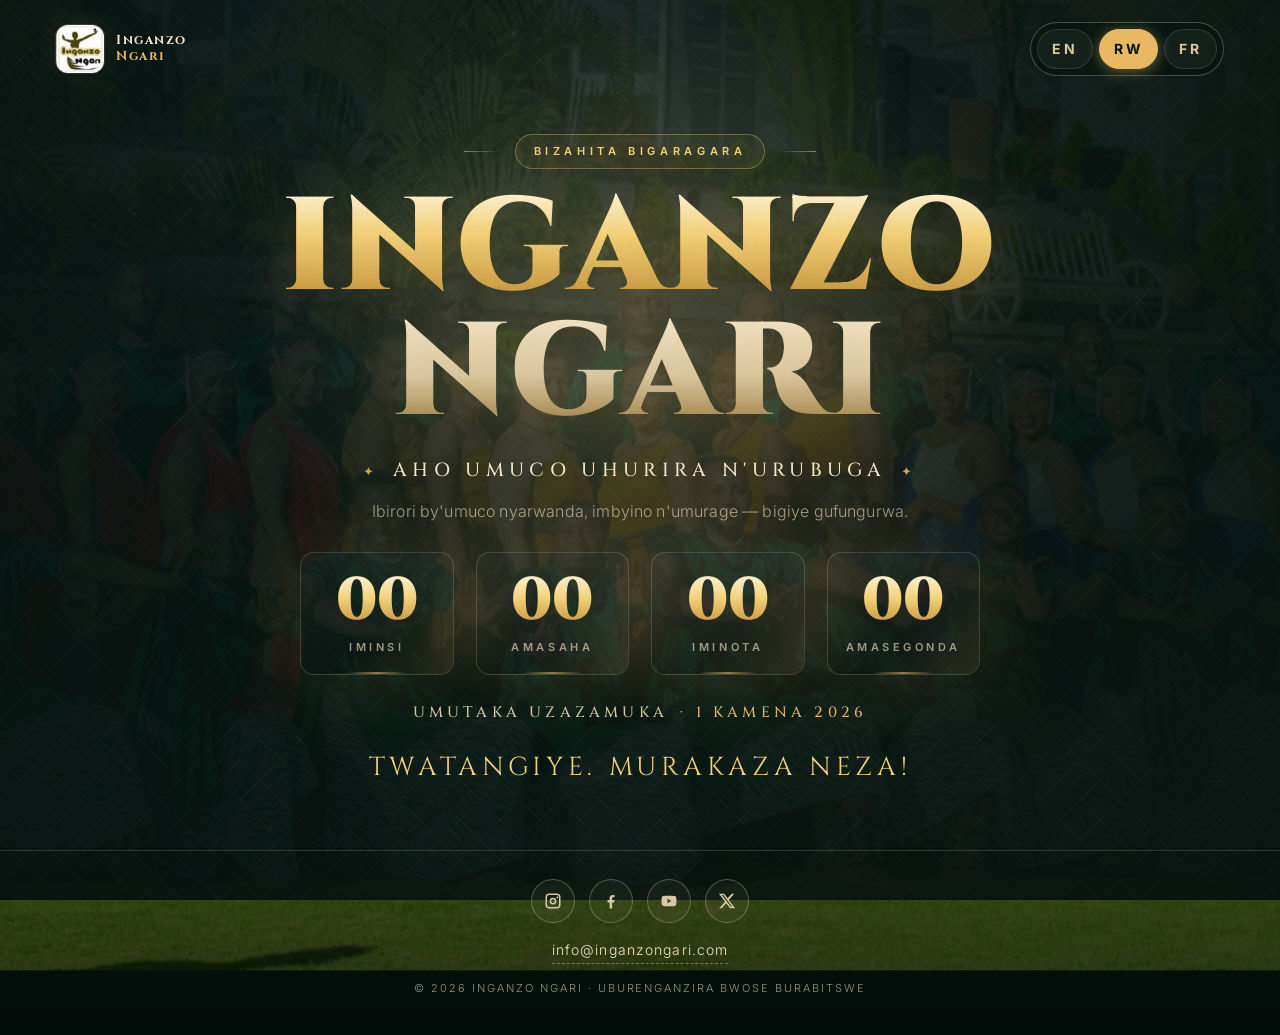
==== commit 45fe8785: "feat(i18n): default the coming-soon page to Kinyarwanda Per troupe request, first-time visitors now " ====
--- a/index.html
+++ b/index.html
@@ -1,5 +1,5 @@
 <!DOCTYPE html>
-<html lang="en" data-lang="en">
+<html lang="rw" data-lang="rw">
 <head>
   <meta charset="UTF-8" />
   <meta name="viewport" content="width=device-width, initial-scale=1.0" />
@@ -39,9 +39,9 @@
     </a>
 
     <nav class="lang-switch" aria-label="Language">
-      <button class="lang-btn is-active" data-lang="en" aria-pressed="true">EN</button>
+      <button class="lang-btn" data-lang="en" aria-pressed="false">EN</button>
       <span class="lang-sep" aria-hidden="true">/</span>
-      <button class="lang-btn" data-lang="rw" aria-pressed="false">RW</button>
+      <button class="lang-btn is-active" data-lang="rw" aria-pressed="true">RW</button>
       <span class="lang-sep" aria-hidden="true">/</span>
       <button class="lang-btn" data-lang="fr" aria-pressed="false">FR</button>
     </nav>
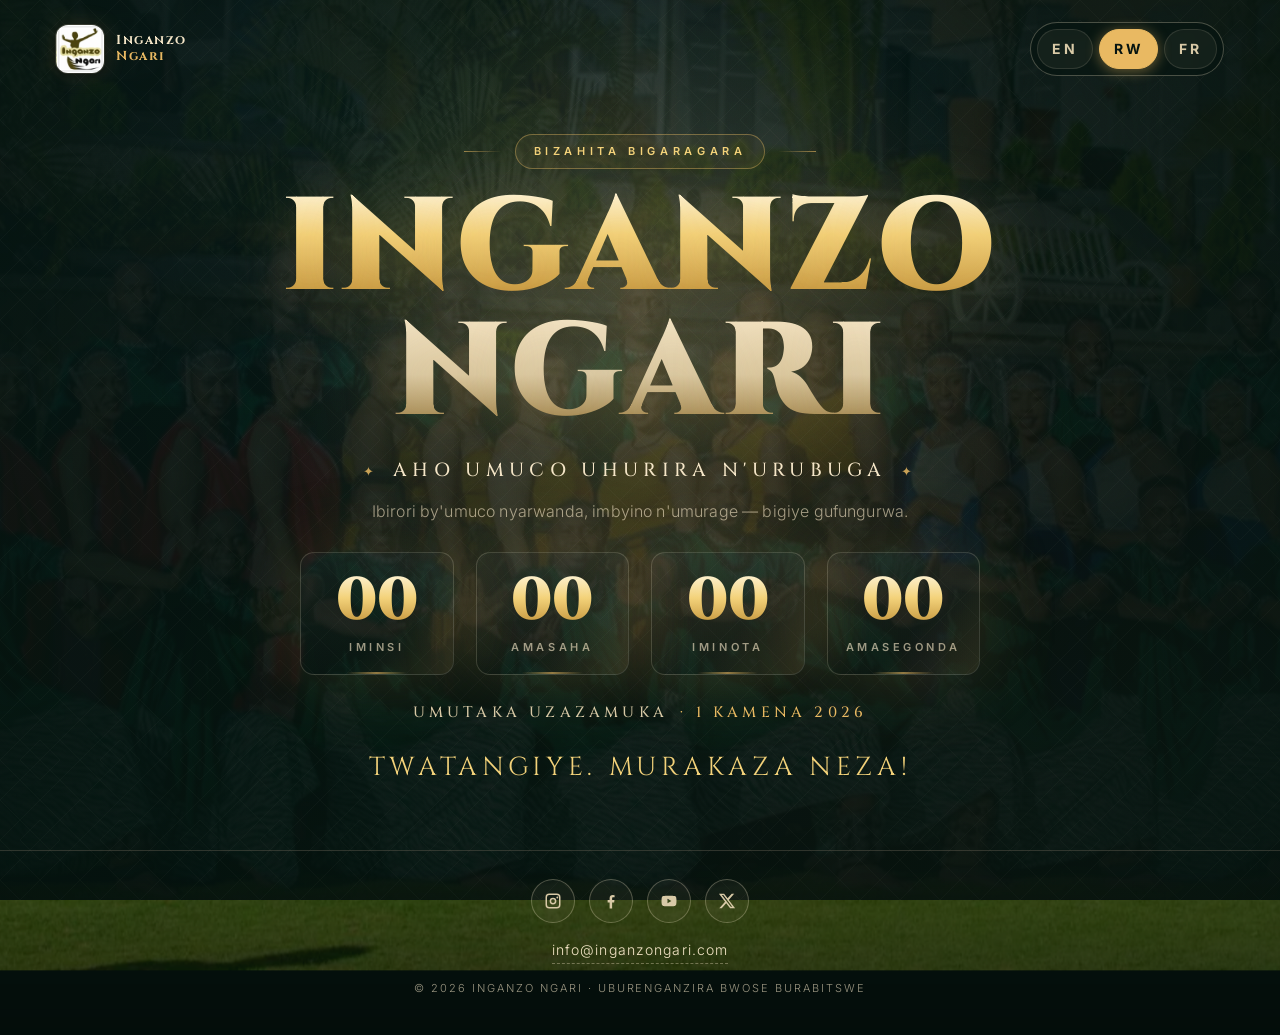
==== commit 703cf0b3: "feat(mobile): comprehensive mobile-friendly pass Layout & UX: - viewport-fit=cover for notch / safe-" ====
--- a/index.html
+++ b/index.html
@@ -2,7 +2,7 @@
 <html lang="rw" data-lang="rw">
 <head>
   <meta charset="UTF-8" />
-  <meta name="viewport" content="width=device-width, initial-scale=1.0" />
+  <meta name="viewport" content="width=device-width, initial-scale=1.0, viewport-fit=cover" />
   <meta name="description" content="Inganzo Ngari — Where tradition meets the stage. A celebration of Rwandan rhythm, dance and heritage. Coming soon." />
   <meta name="theme-color" content="#0a1f17" />
 
--- a/styles.css
+++ b/styles.css
@@ -25,8 +25,13 @@
 /* ---------- Reset ---------- */
 *, *::before, *::after { box-sizing: border-box; }
 html, body { margin: 0; padding: 0; }
+html {
+  -webkit-text-size-adjust: 100%;       /* iOS Safari: don't auto-resize on orientation change */
+  scroll-behavior: smooth;
+}
 body {
-  min-height: 100vh;
+  min-height: 100vh;                    /* fallback */
+  min-height: 100dvh;                   /* dynamic viewport, fixes iOS Safari URL-bar jump */
   background: var(--c-bg-1);
   color: var(--c-ink);
   font-family: var(--font-body);
@@ -37,10 +42,17 @@
   position: relative;
   display: flex;
   flex-direction: column;
+  -webkit-tap-highlight-color: transparent;  /* kills the blue tap flash on iOS / Android */
+  -webkit-font-smoothing: antialiased;
+  text-rendering: optimizeLegibility;
 }
 img, svg { display: block; max-width: 100%; }
 a { color: inherit; text-decoration: none; }
-button { font: inherit; color: inherit; background: none; border: 0; cursor: pointer; }
+button {
+  font: inherit; color: inherit; background: none; border: 0; cursor: pointer;
+  -webkit-tap-highlight-color: transparent;
+  touch-action: manipulation;            /* removes the 300ms tap delay */
+}
 
 /* ---------- Background layers ---------- */
 .bg-layer {
@@ -459,13 +471,146 @@
   .bg-slideshow .slide.is-active { animation: none; }
 }
 
-/* ---------- Responsive ---------- */
-@media (max-width: 520px) {
-  .top-bar { padding: 16px 18px; }
-  .brand-mark { width: 36px; height: 36px; }
-  .brand-name { font-size: 12px; }
-  .tagline::before, .tagline::after { margin: 0 8px; }
-  .countdown { gap: 8px; }
-  .cd-label { font-size: 10px; letter-spacing: 0.22em; }
-  .foot { padding: 22px 18px 28px; gap: 14px; }
-}
+/* ---------- Mobile-friendly pass ---------- */
+
+/* Always honour notches and the home-indicator bar */
+.top-bar {
+  padding-top:    max(22px, env(safe-area-inset-top));
+  padding-left:   max(clamp(20px, 5vw, 56px), env(safe-area-inset-left));
+  padding-right:  max(clamp(20px, 5vw, 56px), env(safe-area-inset-right));
+}
+.foot {
+  padding-bottom: max(38px, env(safe-area-inset-bottom));
+}
+
+/* Tablet & small laptop adjustments (≤ 768px) */
+@media (max-width: 768px) {
+  .top-bar { padding: 18px 20px; }
+  .brand-mark { width: 42px; height: 42px; }
+  .lang-btn { font-size: 13px; padding: 7px 12px; letter-spacing: 0.18em; }
+}
+
+/* Phones (≤ 600px) — the main pass */
+@media (max-width: 600px) {
+  .top-bar {
+    padding: 14px 14px;
+    padding-top: max(14px, env(safe-area-inset-top));
+    gap: 10px;
+  }
+  .brand { gap: 10px; }
+  .brand-mark { width: 38px; height: 38px; border-radius: 10px; }
+  .brand-name { font-size: 11px; letter-spacing: 0.10em; }
+  .brand-line-2 { margin-top: 2px; }
+
+  /* Compact language switch so brand + switch always fit on one row */
+  .lang-switch { padding: 4px; gap: 3px; }
+  .lang-btn {
+    font-size: 12px;
+    letter-spacing: 0.14em;
+    padding: 8px 11px;
+    min-height: 36px;
+    min-width: 36px;
+  }
+  .lang-btn.is-active { box-shadow: 0 2px 10px rgba(233, 185, 98, 0.35); }
+
+  .hero { padding: 12px 16px 24px; }
+
+  .eyebrow {
+    margin-bottom: 14px;
+    padding: 6px 14px;
+    font-size: 10px;
+    letter-spacing: 0.28em;
+  }
+  .eyebrow::before, .eyebrow::after { width: 22px; margin: 0 10px; }
+
+  .title { font-size: clamp(38px, 13vw, 64px); }
+
+  .tagline {
+    font-size: 12px;
+    letter-spacing: 0.18em;
+    margin: 14px 0 4px;
+    padding: 0 4px;
+  }
+  .tagline::before, .tagline::after { margin: 0 6px; font-size: 0.65em; }
+
+  .subtitle {
+    font-size: 13px;
+    line-height: 1.6;
+    margin: 8px auto 18px;
+    max-width: 360px;
+  }
+
+  /* Countdown stays 4 cells but tighter */
+  .countdown {
+    gap: 6px;
+    margin: 0 0 14px;
+    max-width: 100%;
+  }
+  .cd-cell { padding: 10px 2px; }
+  .cd-num { font-size: clamp(24px, 9vw, 38px); }
+  .cd-label { font-size: 9px; letter-spacing: 0.16em; margin-top: 4px; }
+
+  .launch-date { font-size: 11px; letter-spacing: 0.18em; }
+  .launch-date-value { display: block; margin: 4px 0 0; }
+
+  .launched-msg { font-size: clamp(16px, 5vw, 20px); margin-top: 18px; }
+
+  .foot {
+    padding: 18px 16px;
+    padding-bottom: max(22px, env(safe-area-inset-bottom));
+    gap: 12px;
+  }
+  .socials { gap: 10px; }
+  .socials a {
+    width: 44px;
+    height: 44px;             /* ≥ 44px = WCAG 2.5.5 touch target */
+  }
+  .contact { font-size: 13px; }
+  .copyright { font-size: 10px; letter-spacing: 0.14em; text-align: center; }
+}
+
+/* Very narrow phones (iPhone SE, < 360px) — hide decorative bits */
+@media (max-width: 360px) {
+  .top-bar { padding: 12px 12px; padding-top: max(12px, env(safe-area-inset-top)); gap: 8px; }
+  .brand-mark { width: 34px; height: 34px; }
+  .brand-name { font-size: 10px; letter-spacing: 0.08em; }
+  .lang-btn { padding: 6px 9px; font-size: 11px; letter-spacing: 0.10em; min-width: 32px; }
+  .eyebrow::before, .eyebrow::after { display: none; }
+  .tagline::before, .tagline::after { display: none; }
+  .title { font-size: clamp(34px, 12vw, 48px); }
+  .cd-num { font-size: 22px; }
+  .cd-label { font-size: 8px; letter-spacing: 0.10em; }
+  .cd-cell { padding: 8px 2px; }
+}
+
+/* Landscape phones — squeeze the hero so the countdown stays above the fold */
+@media (max-width: 820px) and (orientation: landscape) and (max-height: 500px) {
+  .hero { padding: 8px 18px 16px; }
+  .eyebrow { margin-bottom: 6px; padding: 4px 12px; }
+  .title { font-size: clamp(32px, 7vw, 56px); }
+  .subtitle { display: none; }
+  .countdown { margin: 6px 0 10px; max-width: 540px; }
+  .cd-num { font-size: clamp(22px, 5vw, 32px); }
+  .foot { padding-top: 10px; padding-bottom: max(12px, env(safe-area-inset-bottom)); }
+}
+
+/* On touch devices: lighter background animations to save battery + GPU.
+   Cross-fade stays (it's tiny); Ken Burns + spotlight float are dropped. */
+@media (hover: none) and (max-width: 900px) {
+  .bg-slideshow .slide.is-active { animation: none; transform: scale(1.05); }
+  .bg-spotlight { animation: none; }
+}
+
+/* Touch devices: kill stuck :hover effects after a tap.
+   We use `(hover: hover)` instead of stripping each rule individually. */
+@media (hover: none) {
+  .brand:hover .brand-mark { transform: none; }
+  .lang-btn:hover { background: rgba(245, 230, 200, 0.05); color: var(--c-ink-soft); border-color: rgba(245, 230, 200, 0.12); }
+  .lang-btn.is-active:hover { color: var(--c-bg-1); background: var(--c-gold); border-color: var(--c-gold); }
+  .socials a:hover { transform: none; color: var(--c-ink-soft); background: rgba(245, 230, 200, 0.04); border-color: rgba(245, 230, 200, 0.28); box-shadow: none; }
+  .contact:hover { color: var(--c-ink); border-color: rgba(245, 230, 200, 0.35); }
+}
+
+/* Active states for touch — clear visual feedback when the user taps */
+.lang-btn:active { transform: scale(0.94); }
+.socials a:active { transform: scale(0.92); }
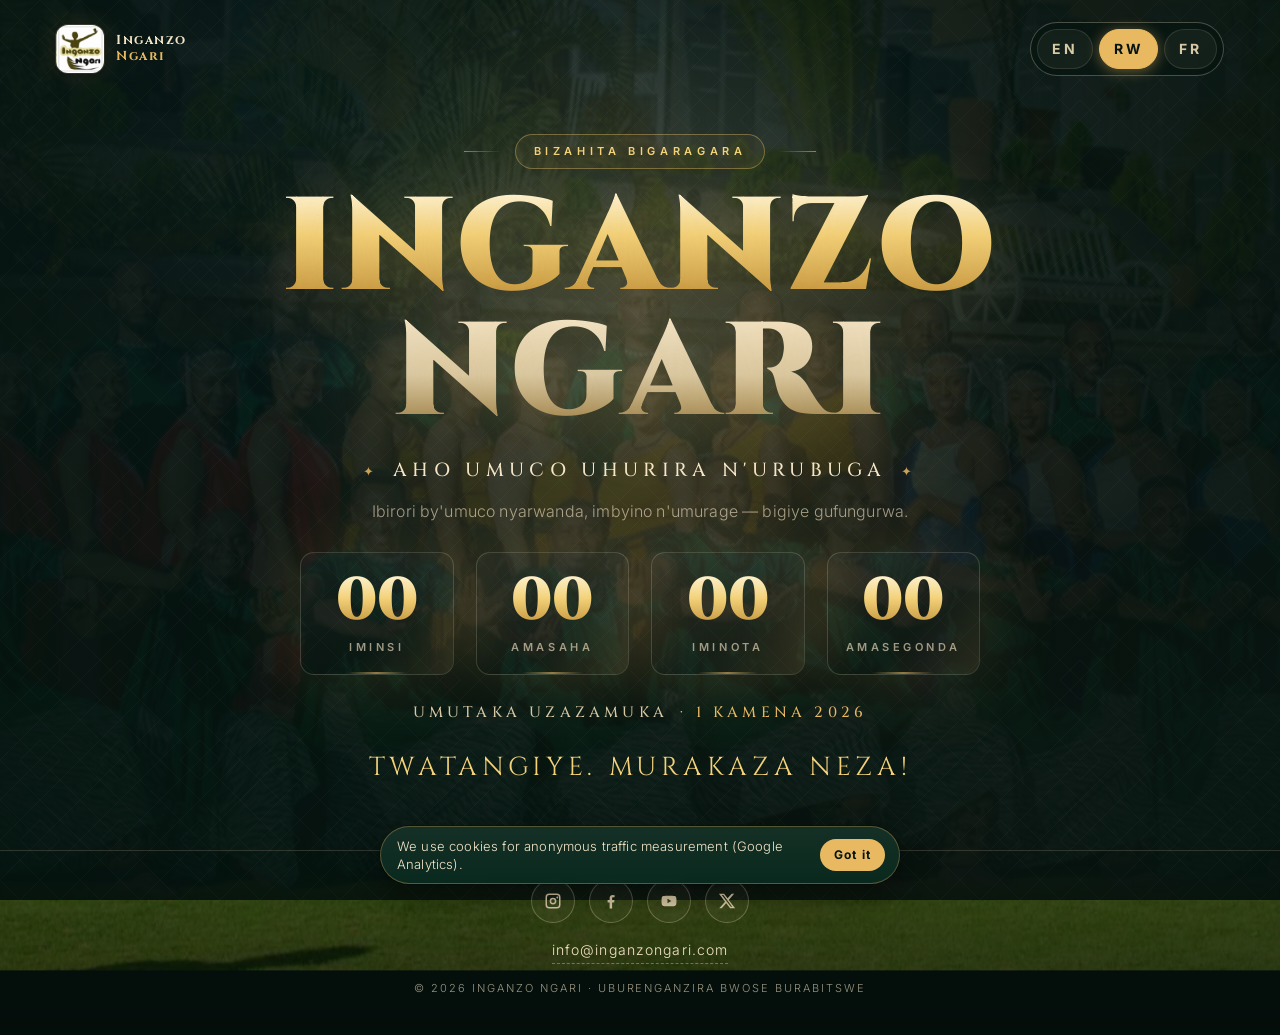
==== commit c21e0b8a: "feat(analytics): wire Google Analytics 4 (G-GG8E83TMN8) + soft cookie notice - index.html: gtag.js l" ====
--- a/index.html
+++ b/index.html
@@ -19,6 +19,15 @@
 
   <link rel="icon" type="image/webp" href="assets/logo.webp" />
   <link rel="stylesheet" href="styles.css" />
+
+  <!-- Google Analytics 4 (GA4) -->
+  <script async src="https://www.googletagmanager.com/gtag/js?id=G-GG8E83TMN8"></script>
+  <script>
+    window.dataLayer = window.dataLayer || [];
+    function gtag(){dataLayer.push(arguments);}
+    gtag('js', new Date());
+    gtag('config', 'G-GG8E83TMN8', { anonymize_ip: true });
+  </script>
 </head>
 <body>
   <!-- Decorative background: cross-fading photo slideshow + cultural pattern overlay -->
@@ -125,5 +134,26 @@
   </footer>
 
   <script src="script.js"></script>
+
+  <!-- Soft dismissible cookie notice (Option B). Hidden if previously dismissed. -->
+  <aside id="cookie-notice" class="cookie-notice" role="note" aria-label="Cookie notice" hidden>
+    <span class="cookie-text">
+      We use cookies for anonymous traffic measurement (Google Analytics).
+    </span>
+    <button type="button" id="cookie-ok" class="cookie-ok" aria-label="Dismiss cookie notice">Got it</button>
+  </aside>
+  <script>
+    (function () {
+      try { if (localStorage.getItem('ing_cookie_ack') === '1') return; } catch (_) {}
+      var el = document.getElementById('cookie-notice');
+      if (!el) return;
+      el.hidden = false;
+      document.getElementById('cookie-ok').addEventListener('click', function () {
+        try { localStorage.setItem('ing_cookie_ack', '1'); } catch (_) {}
+        el.classList.add('cookie-out');
+        setTimeout(function () { el.remove(); }, 250);
+      });
+    })();
+  </script>
 </body>
 </html>
--- a/styles.css
+++ b/styles.css
@@ -614,3 +614,51 @@
 /* Active states for touch — clear visual feedback when the user taps */
 .lang-btn:active { transform: scale(0.94); }
 .socials a:active { transform: scale(0.92); }
+
+/* ---------- Cookie notice ---------- */
+.cookie-notice {
+  position: fixed;
+  left: 50%;
+  bottom: max(16px, env(safe-area-inset-bottom));
+  transform: translateX(-50%);
+  z-index: 100;
+  display: flex;
+  align-items: center;
+  gap: 12px;
+  padding: 10px 14px 10px 16px;
+  width: min(calc(100% - 32px), 520px);
+  background: linear-gradient(180deg, rgba(22, 49, 39, 0.95), rgba(10, 42, 31, 0.95));
+  border: 1px solid rgba(233, 185, 98, 0.32);
+  border-radius: 999px;
+  backdrop-filter: blur(12px);
+  -webkit-backdrop-filter: blur(12px);
+  box-shadow: 0 10px 28px rgba(0, 0, 0, 0.45), 0 0 0 1px rgba(0, 0, 0, 0.25);
+  animation: cookieIn 0.35s ease;
+  font-size: 13px;
+  color: var(--c-ink);
+}
+.cookie-notice .cookie-text { flex: 1; line-height: 1.4; }
+.cookie-notice .cookie-ok {
+  flex-shrink: 0;
+  padding: 7px 14px;
+  border-radius: 999px;
+  background: var(--c-gold);
+  color: var(--c-bg-1);
+  border: 0;
+  font-size: 12px;
+  font-weight: 700;
+  letter-spacing: 0.10em;
+  cursor: pointer;
+  transition: background .2s ease, transform .15s ease;
+}
+.cookie-notice .cookie-ok:hover { background: var(--c-gold-bright); }
+.cookie-notice .cookie-ok:active { transform: scale(0.94); }
+.cookie-notice.cookie-out { opacity: 0; transform: translate(-50%, 10px); transition: opacity .25s ease, transform .25s ease; }
+@keyframes cookieIn {
+  from { opacity: 0; transform: translate(-50%, 14px); }
+  to   { opacity: 1; transform: translate(-50%, 0); }
+}
+@media (max-width: 520px) {
+  .cookie-notice { font-size: 12px; padding: 8px 10px 8px 14px; border-radius: 18px; }
+  .cookie-notice .cookie-ok { padding: 6px 12px; font-size: 11px; }
+}
